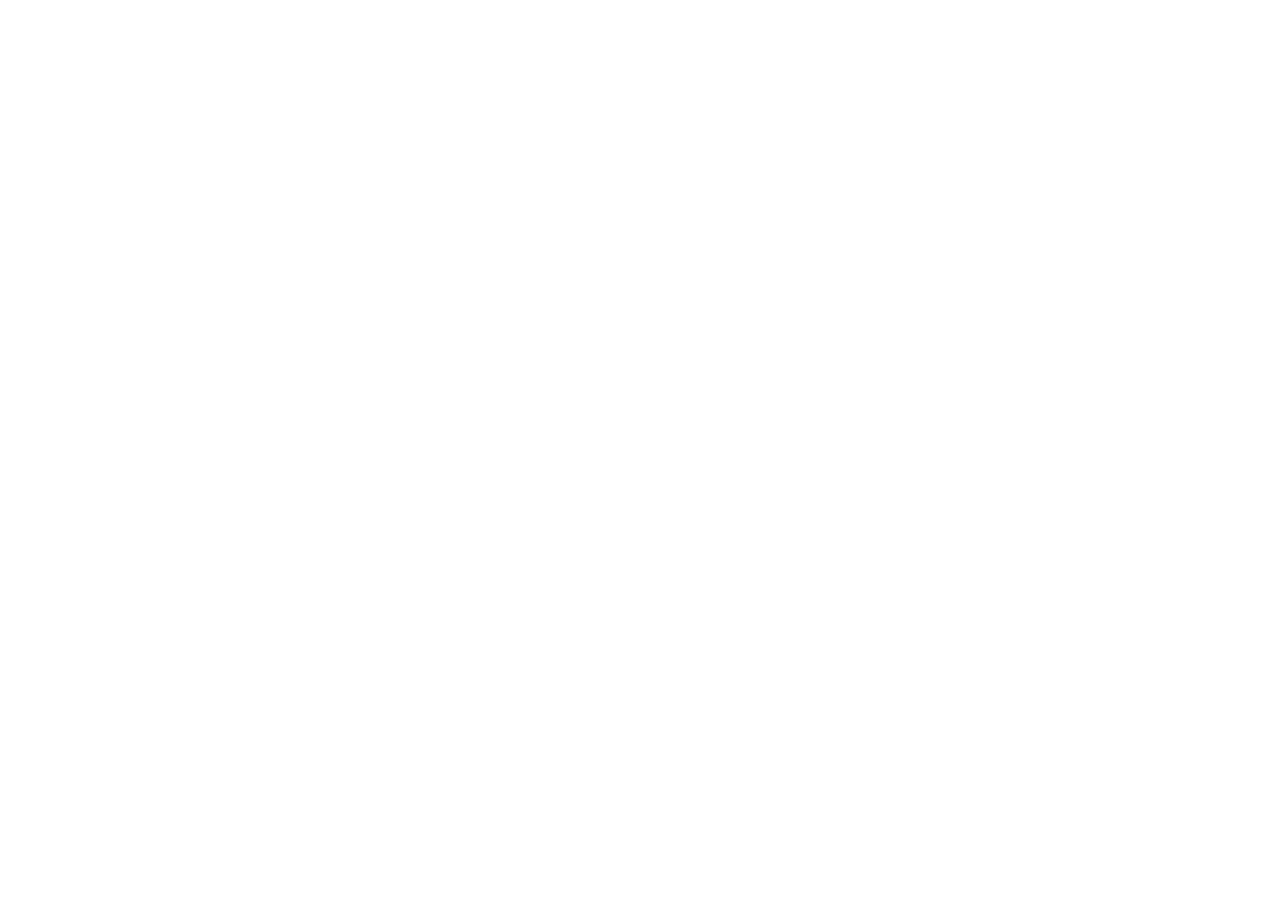
==== index.html @ e5b2328f "first commit" ====
<!DOCTYPE html>
<html lang="en">
  <head>
    <meta charset="UTF-8" />
    <meta name="viewport" content="width=device-width, initial-scale=1.0" />
    <title>Document</title>
    <link rel="stylesheet" href="style.css" />
  </head>
  <body></body>
</html>
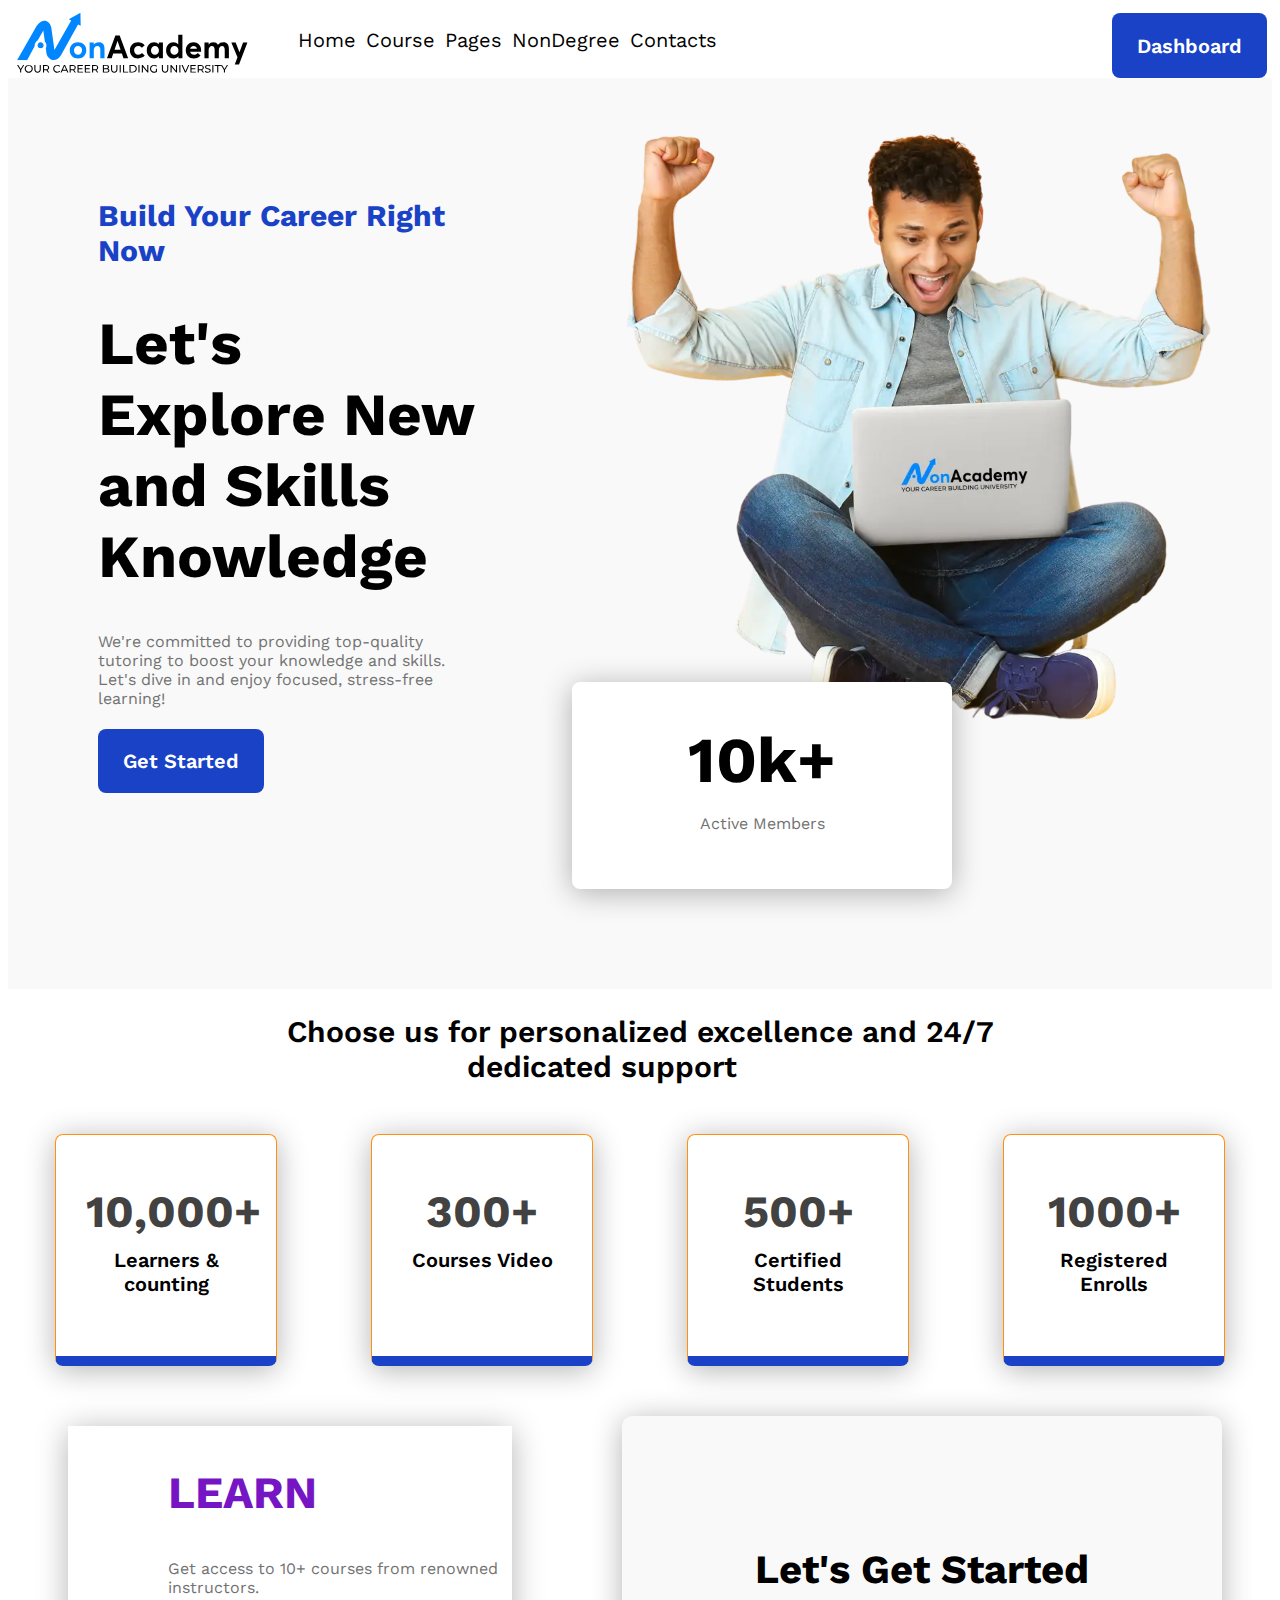
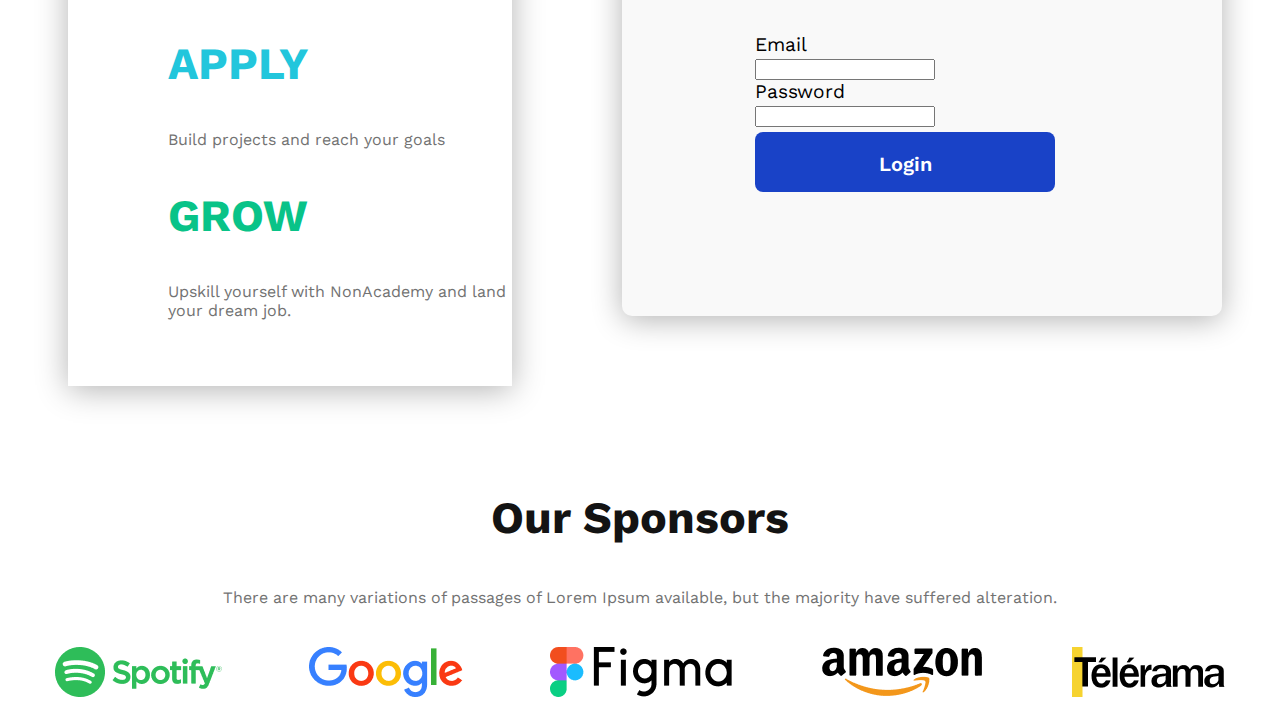
==== commit 5ab5c579: "body complete" ====
--- a/index.html
+++ b/index.html
@@ -3,8 +3,122 @@
   <head>
     <meta charset="UTF-8" />
     <meta name="viewport" content="width=device-width, initial-scale=1.0" />
-    <title>Document</title>
+    <title>Non Academy Demo</title>
     <link rel="stylesheet" href="style.css" />
   </head>
-  <body></body>
+
+  <body>
+    <nav>
+      <div class="navbar">
+        <img width="250px" src="/img/logo-black.94924912.svg" alt="" />
+        <ul>
+          <li>Home</li>
+          <li>Course</li>
+          <li>Pages</li>
+          <li>NonDegree</li>
+          <li>Contacts</li>
+        </ul>
+      </div>
+      <button class="btn">Dashboard</button>
+    </nav>
+
+    <div class="banner">
+      <div class="banner1">
+        <h3 class="career">Build Your Career Right Now</h3>
+        <h1 class="explore">Let's Explore New and Skills Knowledge</h1>
+        <p class="text-light-gray">
+          We're committed to providing top-quality tutoring to boost your
+          knowledge and skills. Let's dive in and enjoy focused, stress-free
+          learning!
+        </p>
+
+        <button class="btn" id="btn1">Get Started</button>
+      </div>
+      <section class="feature">
+        <img width="700px" src="/img/main.webp" alt="" />
+        <div class="ten-year-exp">
+          <h3>10k+</h3>
+          <p class="text-light-gray">Active Members</p>
+        </div>
+      </section>
+    </div>
+    <section>
+      <div class="support">
+        <h2>
+          Choose us for personalized excellence and 24/7
+          <br />&nbsp&nbsp&nbsp&nbsp&nbsp&nbsp&nbsp&nbsp
+          &nbsp&nbsp&nbsp&nbsp&nbsp&nbsp&nbsp&nbsp &nbsp; dedicated support
+        </h2>
+      </div>
+      <div class="choose-content">
+        <div class="choose">
+          <h2 class="choose-stats">10,000+</h2>
+          <p class="choose-title">Learners & counting</p>
+        </div>
+        <div class="choose">
+          <h2 class="choose-stats">300+</h2>
+          <p class="choose-title">Courses Video</p>
+        </div>
+        <div class="choose">
+          <h2 class="choose-stats">500+</h2>
+          <p class="choose-title">Certified Students</p>
+        </div>
+        <div class="choose">
+          <h2 class="choose-stats">1000+</h2>
+          <p class="choose-title">Registered Enrolls</p>
+        </div>
+      </div>
+    </section>
+
+<section class="login">
+
+<div class="learn">
+
+  <h2 class="one">LEARN</h2>
+  <p class="text-light-gray">Get access to 10+ courses from renowned instructors.</p>
+  <h2 class="two">APPLY</h2>
+  <p class="text-light-gray">Build projects and reach your goals</p>
+
+  <h2 class="three">GROW</h2>
+  <p class="text-light-gray">Upskill yourself with NonAcademy and land your dream job.</p>
+
+</div>
+
+<div class="log">
+
+
+<div class="log-data">
+  <div class="form">
+    <h3>Let's Get Started</h3>
+    <label for="email">Email</label><br>
+  <input type="Email"><br>
+  <label for="password">Password</label> <br>
+  <input width="300px" type="password"> <br>
+  <button class="btn">Login</button>
+  
+  </div>
+</div>
+</div>
+
+
+
+</section>
+
+
+
+    <section class="sponsors">
+      <h3 class="section-title">Our Sponsors</h3>
+      <p class="text-light-gray">
+        There are many variations of passages of Lorem Ipsum available, but the
+        majority have suffered alteration.
+      </p>
+      <div class="sponsors-img-container">
+        <img src="/img/sponsors/spotify.png" alt="" />
+        <img src="/img/sponsors/google.png" alt="" />
+        <img src="/img/sponsors/figma.png" alt="" />
+        <img src="/img/sponsors/amazon.png" alt="" />
+        <img src="/img/sponsors/telerama.png" alt="" />
+      </div>
+    </section>
+  </body>
 </html>
--- a/style.css
+++ b/style.css
@@ -0,0 +1,192 @@
+@import url('https://fonts.googleapis.com/css2?family=Poppins&family=Work+Sans:ital,wght@0,100..900;1,100..900&display=swap');
+
+
+*{
+    font-family: "Work Sans", serif;
+    font-optical-sizing: auto;
+    font-weight: <weight>;
+    font-style : normal;
+}
+.btn{
+    border-radius: 8px;
+    color: #FFFF;
+    background: #1942c7;
+    padding: 20px 25px;
+    font-size: 1.25rem;
+    cursor: pointer;
+    border: 0;
+    font-weight: 600;
+    margin-top: 5px;
+    margin-right: 5px;
+    
+    
+    
+ }
+ 
+ 
+ .navbar{
+    display: flex;
+    font-size: 20px;
+ }
+ .navbar >ul{
+    display: flex;
+ }
+ .navbar li{
+    list-style: none;
+    padding-right: 10px;
+ }
+ nav{
+    display: flex;
+    justify-content: space-between;
+ }
+ .text-light-gray{
+   color: #727272;
+}
+.banner{
+   display: flex;
+}
+.banner1{
+   margin: 90px;
+}
+.ten-year-exp{
+   border-radius: 8px;
+   background: #FFF;
+   color: #FFF;
+   width: 300px;
+   padding: 40px;
+   text-align: center;
+   position: relative;
+   bottom: 100px;
+   box-shadow: 0px 4px 30px 0px rgba(0, 0, 0, 0.3)
+
+
+}
+.ten-year-exp h3{
+   color: black;
+   font-size: 4rem;
+   margin: 0;
+}
+.banner{
+   background: #f9f9f9;
+}
+ .choose-content{
+   display: flex;
+   justify-content: space-around;
+ }
+ .choose-content .choose{
+   border: 1px solid #FF900E;
+   border-radius: 8px;
+   text-align: center;
+   padding: 40px 30px ;
+   box-shadow:0px 4px 30px 0px rgba(0, 0, 0, 0.3) ;
+   border-bottom: #1942c7 10px solid;
+  
+
+   }
+.support{
+   justify-items: center;
+   margin-bottom: 50px;
+}
+.support h2{
+   font-size: 30px;
+   font-weight: 600;
+}
+.choose-stats{
+   font-size: 2.8rem;
+    color: #424242;
+    margin-top: 10px;
+    margin-bottom: 10px;
+}
+
+.choose-title{
+   font-weight: 600;
+   font-size: 1.25rem;
+   margin-top: 5px;
+}
+.choose{
+   width: 160px;
+}
+ .career{
+   color: #1942c7;
+   font-size: 30px;
+ }
+ .explore{
+   font-size: 60px;
+ }
+ .sponsors{
+   text-align: center;
+}
+
+.sponsors-img-container{
+   display: flex;
+   justify-content: space-evenly;
+   margin-top: 40px;
+   align-items: center;
+   gap: 40px;
+}
+.login{
+   display: flex;
+   justify-content: space-around;
+}
+.log{
+   padding: 50px;
+   justify-items: center;
+   
+}
+.log h3{
+   font-size: 40px;
+}
+
+.log-data{
+   width: 500px;
+   height: 400px;
+    padding: 50px;
+    font-size: 1.2em;
+    justify-content: center;
+    border-radius: 10px;
+    background-color: #f9f9f9;
+    box-shadow:0px 4px 30px 0px rgba(0, 0, 0, 0.3) ;
+   justify-items: center;
+   
+    
+}
+.form{
+   margin-top: 80px ;
+}
+.learn{
+   padding-left: 100px;
+   padding-bottom: 50px;
+   width: 50%;
+   margin: 60px;
+   box-shadow:0px 4px 30px 0px rgba(0, 0, 0, 0.3) ;
+}
+.one{
+   font-size: 2.8rem;
+   color: #7515c3;
+   margin-top: 40px;
+   margin-bottom: 40px;
+   
+}
+.two{
+   font-size: 2.8rem;
+   color: #22c6dc;
+   margin-top: 40px;
+   margin-bottom: 40px;
+}
+.three{
+   font-size: 2.8rem;
+   color: #09c388;
+   margin-top: 40px;
+   margin-bottom: 40px;
+}
+.log-data .btn{
+   width: 300px;
+   height: 60px;
+
+   
+}
+.section-title{
+   font-size: 2.8rem;
+   font-weight: 700;
+   color: #131313;
+}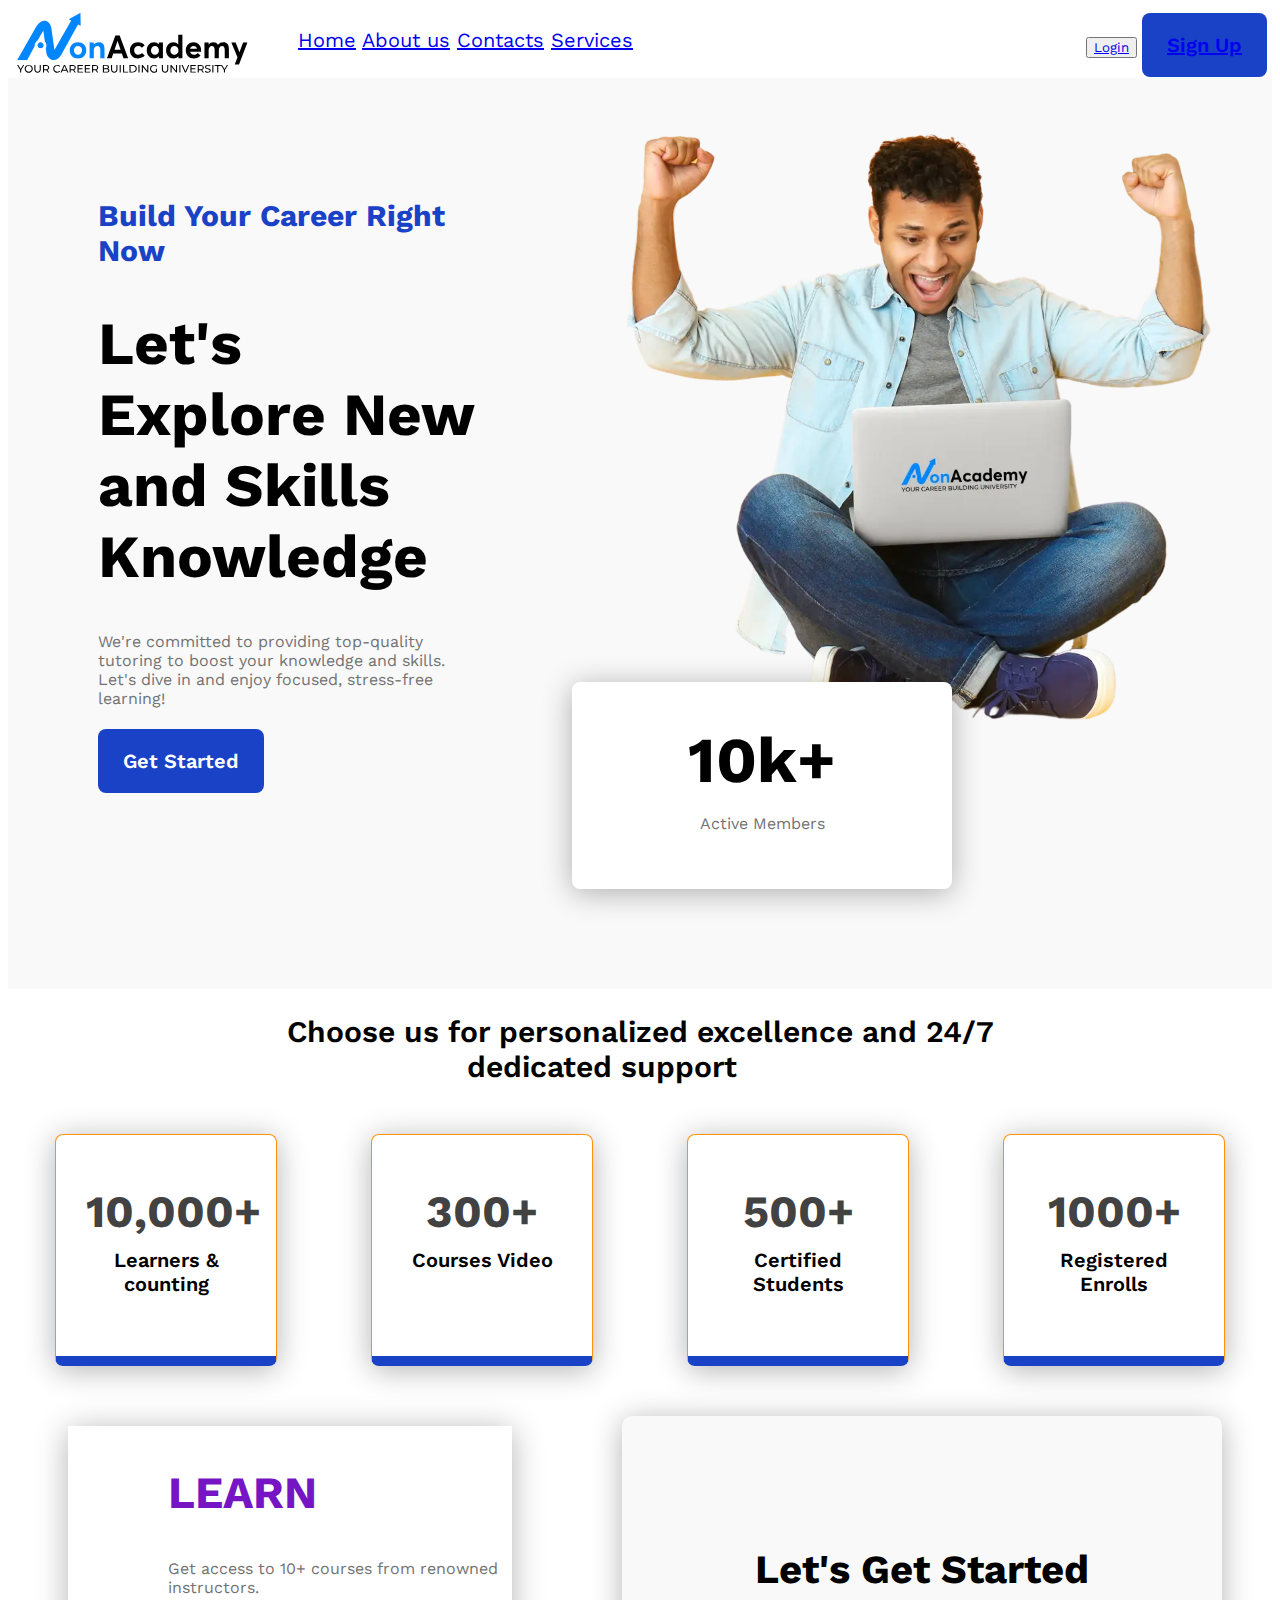
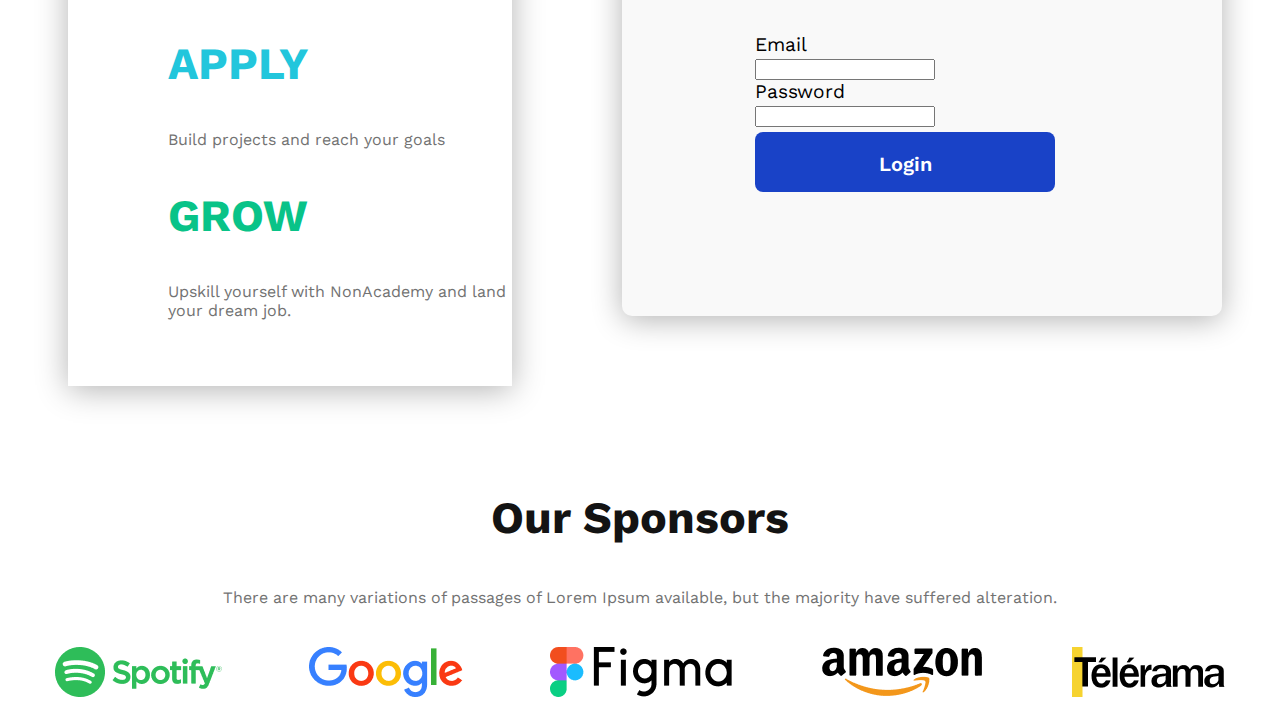
==== commit 8bb69b98: "login and sign up page added" ====
--- a/index.html
+++ b/index.html
@@ -5,21 +5,31 @@
     <meta name="viewport" content="width=device-width, initial-scale=1.0" />
     <title>Non Academy Demo</title>
     <link rel="stylesheet" href="style.css" />
+    <link rel="stylesheet" href="log-style.css" />
+    <link rel="stylesheet" href="sign-style.css" />
   </head>
 
   <body>
     <nav>
       <div class="navbar">
         <img width="250px" src="/img/logo-black.94924912.svg" alt="" />
-        <ul>
-          <li>Home</li>
-          <li>Course</li>
-          <li>Pages</li>
-          <li>NonDegree</li>
-          <li>Contacts</li>
+        <ul class="nav-item">
+          <li>
+            <a href="#">Home</a>
+            <a href="#">About us</a>
+            <a href="#">Contacts</a>
+            <a href="#">Services</a>
+          </li>
         </ul>
       </div>
-      <button class="btn">Dashboard</button>
+      <div>
+        <button class="btn-1">
+          <a class="log-in" href="/LoginPageNA/index.html">Login</a>
+        </button>
+        <button class="btn">
+          <a href="/SignIn/index.html"><span class="stext">Sign Up</span></a>
+        </button>
+      </div>
     </nav>
 
     <div class="banner">
@@ -70,41 +80,34 @@
       </div>
     </section>
 
-<section class="login">
+    <section class="login">
+      <div class="learn">
+        <h2 class="one">LEARN</h2>
+        <p class="text-light-gray">
+          Get access to 10+ courses from renowned instructors.
+        </p>
+        <h2 class="two">APPLY</h2>
+        <p class="text-light-gray">Build projects and reach your goals</p>
 
-<div class="learn">
+        <h2 class="three">GROW</h2>
+        <p class="text-light-gray">
+          Upskill yourself with NonAcademy and land your dream job.
+        </p>
+      </div>
 
-  <h2 class="one">LEARN</h2>
-  <p class="text-light-gray">Get access to 10+ courses from renowned instructors.</p>
-  <h2 class="two">APPLY</h2>
-  <p class="text-light-gray">Build projects and reach your goals</p>
-
-  <h2 class="three">GROW</h2>
-  <p class="text-light-gray">Upskill yourself with NonAcademy and land your dream job.</p>
-
-</div>
-
-<div class="log">
-
-
-<div class="log-data">
-  <div class="form">
-    <h3>Let's Get Started</h3>
-    <label for="email">Email</label><br>
-  <input type="Email"><br>
-  <label for="password">Password</label> <br>
-  <input width="300px" type="password"> <br>
-  <button class="btn">Login</button>
-  
-  </div>
-</div>
-</div>
-
-
-
-</section>
-
-
+      <div class="log">
+        <div class="log-data">
+          <div class="form">
+            <h3>Let's Get Started</h3>
+            <label for="email">Email</label><br />
+            <input type="Email" /><br />
+            <label for="password">Password</label> <br />
+            <input width="300px" type="password" /> <br />
+            <button class="btn" id="btn">Login</button>
+          </div>
+        </div>
+      </div>
+    </section>
 
     <section class="sponsors">
       <h3 class="section-title">Our Sponsors</h3>
